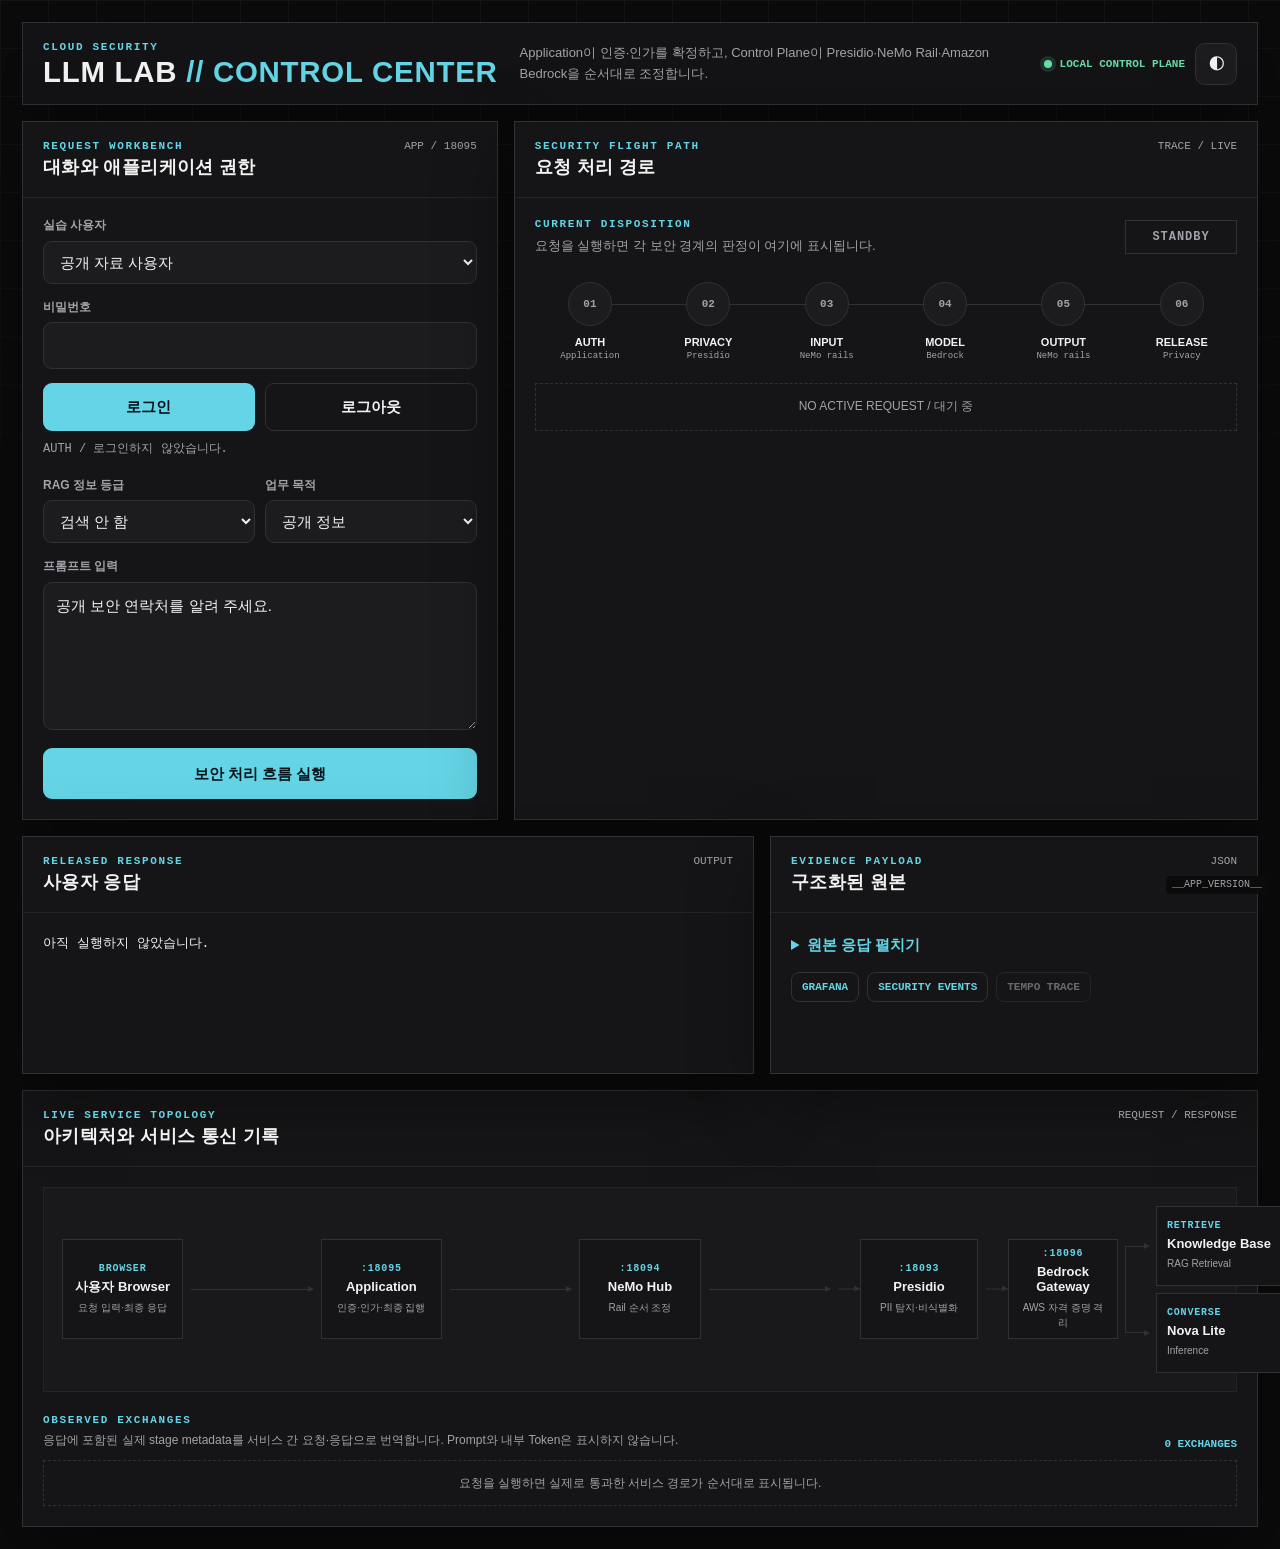
==== llm-security-control-plane/application-gateway/index.html @ 0151777b "Own Bedrock defense lab runtime and installer in LDL" ====
<!doctype html>
<html lang="ko" data-theme="dark">
<head>
  <meta charset="utf-8">
  <meta name="viewport" content="width=device-width,initial-scale=1">
  <title>Cloud Security · LLM Lab Control Center</title>
  <style>
    :root {
      color-scheme: dark;
      --canvas:#0b0b0c; --surface:#151517; --surface-raised:#1c1c1f; --rail:#252529;
      --line:#303036; --line-soft:#242428; --ink:#f2f2f3; --muted:#a2a2aa;
      --signal:#64d5e6; --signal-soft:rgba(100,213,230,.1); --warning:#f5bb63; --incident:#ff7185; --verified:#65dda6;
      --shadow:0 24px 70px rgba(0,0,0,.42); --radius:14px;
    }
    html[data-theme="light"] {
      color-scheme: light;
      --canvas:#e9eff1; --surface:#f7fafb; --surface-raised:#ffffff; --rail:#d8e4e8;
      --line:#b8cbd2; --line-soft:#dbe5e8; --ink:#10232d; --muted:#607985;
      --signal:#087f98; --warning:#9a6208; --incident:#c6384c; --verified:#167b55;
      --shadow:0 22px 60px rgba(23,49,61,.13);
    }
    * { box-sizing:border-box; }
    html { min-width:320px; overflow-x:clip; }
    body {
      margin:0; min-height:100vh; background:var(--canvas); color:var(--ink);
      font:15px/1.55 "Segoe UI", "Noto Sans KR", sans-serif;
    }
    body::before {
      content:""; position:fixed; inset:0; pointer-events:none; opacity:.42;
      background-image:linear-gradient(var(--line-soft) 1px,transparent 1px),linear-gradient(90deg,var(--line-soft) 1px,transparent 1px);
      background-size:48px 48px; mask-image:linear-gradient(to bottom,#000,transparent 72%);
    }
    button,input,select,textarea { font:inherit; }
    button:focus-visible,input:focus-visible,select:focus-visible,textarea:focus-visible,summary:focus-visible {
      outline:3px solid color-mix(in srgb,var(--signal) 38%,transparent); outline-offset:2px;
    }
    .shell { position:relative; width:min(1440px,100%); margin:auto; padding:22px; overflow:hidden; }
    .masthead {
      display:grid; grid-template-columns:auto 1fr auto; gap:22px; align-items:center;
      border:1px solid var(--line); background:color-mix(in srgb,var(--surface) 94%,transparent);
      box-shadow:var(--shadow); padding:18px 20px;
    }
    .brand-kicker,.eyebrow,.micro-label {
      color:var(--signal); font:700 11px/1.2 ui-monospace,"SFMono-Regular",Consolas,monospace;
      letter-spacing:.15em; text-transform:uppercase;
    }
    .brand h1 {
      margin:4px 0 0; font:800 clamp(21px,2.3vw,34px)/.95 "Arial Narrow","Roboto Condensed","Segoe UI",sans-serif;
      letter-spacing:.025em; text-transform:uppercase;
    }
    .brand h1 span { color:var(--signal); }
    .mission { max-width:680px; color:var(--muted); font-size:13px; }
    .top-actions { display:flex; align-items:center; gap:10px; }
    .status-beacon { display:flex; align-items:center; gap:8px; color:var(--verified); font:700 11px ui-monospace,monospace; }
    .status-beacon::before { content:""; width:8px; height:8px; border-radius:50%; background:currentColor; box-shadow:0 0 0 4px color-mix(in srgb,currentColor 15%,transparent); }
    .icon-button {
      width:auto; min-width:42px; height:42px; margin:0; border:1px solid var(--line); border-radius:10px;
      background:var(--surface-raised); color:var(--ink); cursor:pointer; font-weight:800;
    }
    .console-grid { display:grid; grid-template-columns:minmax(320px,.78fr) minmax(430px,1.22fr); gap:16px; margin-top:16px; }
    .panel { min-width:0; border:1px solid var(--line); background:var(--surface); box-shadow:var(--shadow); }
    .panel-head { display:flex; justify-content:space-between; gap:14px; align-items:flex-start; padding:18px 20px; border-bottom:1px solid var(--line-soft); }
    .panel-head h2 { margin:4px 0 0; font:750 18px/1.2 "Arial Narrow","Segoe UI",sans-serif; letter-spacing:.02em; }
    .panel-code { color:var(--muted); font:11px ui-monospace,monospace; }
    .workbench { padding:18px 20px 20px; }
    .field { display:grid; gap:6px; margin-bottom:14px; }
    .field label { color:var(--muted); font-size:12px; font-weight:700; }
    select,input,textarea {
      width:100%; border:1px solid var(--line); border-radius:9px; background:var(--surface-raised);
      color:var(--ink); padding:11px 12px; transition:border-color .16s,box-shadow .16s;
    }
    select:hover,input:hover,textarea:hover { border-color:var(--signal); }
    textarea { min-height:148px; resize:vertical; }
    .split-fields,.auth-actions { display:grid; grid-template-columns:1fr 1fr; gap:10px; }
    .action {
      width:100%; border:1px solid transparent; border-radius:9px; padding:11px 14px;
      background:var(--signal); color:#06131a; font-weight:800; cursor:pointer; transition:transform .16s,filter .16s;
    }
    .action:hover { transform:translateY(-1px); filter:brightness(1.06); }
    .action.secondary { background:transparent; border-color:var(--line); color:var(--ink); }
    .action.primary { margin-top:4px; padding:13px; }
    .auth-status { margin:9px 0 15px; min-height:21px; color:var(--muted); font:12px ui-monospace,monospace; }
    .flight-board { padding:20px; }
    .flight-summary { display:grid; grid-template-columns:1fr auto; gap:16px; align-items:center; margin-bottom:18px; }
    .flight-summary p { margin:5px 0 0; color:var(--muted); font-size:13px; }
    .decision-badge { min-width:112px; padding:9px 12px; border:1px solid var(--line); color:var(--muted); text-align:center; font:800 12px ui-monospace,monospace; letter-spacing:.08em; }
    .decision-badge.allow,.decision-badge.redact { border-color:var(--verified); color:var(--verified); }
    .decision-badge.block,.decision-badge.infra { border-color:var(--incident); color:var(--incident); }
    .flight-path { position:relative; display:grid; grid-template-columns:repeat(6,minmax(72px,1fr)); gap:8px; padding:8px 0 22px; }
    .flight-path::before { content:""; position:absolute; left:7%; right:7%; top:30px; height:1px; background:var(--line); }
    .checkpoint { position:relative; z-index:1; text-align:center; }
    .checkpoint-dot { display:grid; place-items:center; width:44px; height:44px; margin:auto; border:1px solid var(--line); border-radius:50%; background:var(--surface-raised); color:var(--muted); font:800 11px ui-monospace,monospace; }
    .checkpoint.active .checkpoint-dot { border-color:var(--signal); color:var(--signal); box-shadow:0 0 0 5px color-mix(in srgb,var(--signal) 12%,transparent); }
    .checkpoint.allow .checkpoint-dot,.checkpoint.redact .checkpoint-dot { border-color:var(--verified); color:var(--verified); }
    .checkpoint.block .checkpoint-dot,.checkpoint.infra .checkpoint-dot { border-color:var(--incident); color:var(--incident); }
    .checkpoint strong { display:block; margin-top:8px; font-size:11px; }
    .checkpoint small { display:block; color:var(--muted); font:9px ui-monospace,monospace; }
    .stage-strips { display:grid; gap:7px; min-height:48px; }
    .stage {
      display:grid; grid-template-columns:28px minmax(130px,1fr) auto; gap:10px; align-items:center;
      border-left:3px solid var(--line); background:var(--surface-raised); padding:9px 11px;
      font:11px ui-monospace,monospace;
    }
    .stage::before { content:"→"; color:var(--signal); }
    .stage.allow,.stage.redact { border-color:var(--verified); }
    .stage.block,.stage.infra { border-color:var(--incident); }
    .empty-strip { border:1px dashed var(--line); padding:13px; color:var(--muted); font-size:12px; text-align:center; }
    .result-grid { display:grid; grid-template-columns:minmax(0,1.2fr) minmax(300px,.8fr); gap:16px; margin-top:16px; }
    .result-body { padding:20px; }
    pre { margin:0; white-space:pre-wrap; word-break:break-word; color:var(--ink); font:13px/1.65 ui-monospace,"SFMono-Regular",Consolas,monospace; }
    #reply { min-height:120px; }
    details { height:100%; }
    summary { cursor:pointer; color:var(--signal); font-weight:700; }
    details pre { margin-top:14px; max-height:310px; overflow:auto; }
    .investigation-links { display:flex; flex-wrap:wrap; gap:8px; margin-top:16px; }
    .investigation-links a { border:1px solid var(--line); border-radius:8px; padding:8px 10px; color:var(--signal); text-decoration:none; font:700 11px ui-monospace,monospace; }
    .investigation-links a[aria-disabled="true"] { pointer-events:none; color:var(--muted); opacity:.6; }
    .architecture { margin-top:16px; }
    .architecture-body { padding:20px; }
    .topology-map {
      display:grid; grid-template-columns:repeat(9,minmax(54px,1fr)); gap:8px; align-items:center;
      border:1px solid var(--line-soft); background:color-mix(in srgb,var(--surface-raised) 70%,transparent); padding:18px;
    }
    .service-node {
      position:relative; min-height:100px; display:grid; align-content:center; gap:5px; padding:13px 10px;
      border:1px solid var(--line); background:var(--surface); text-align:center; transition:border-color .18s,box-shadow .18s,transform .18s;
    }
    .service-node::before { content:attr(data-port); color:var(--signal); font:700 10px ui-monospace,monospace; letter-spacing:.08em; }
    .service-node strong { font:750 13px/1.2 "Arial Narrow","Segoe UI",sans-serif; }
    .service-node small { color:var(--muted); font-size:10px; }
    .service-node.active { border-color:var(--signal); box-shadow:inset 0 0 0 1px var(--signal),0 0 24px color-mix(in srgb,var(--signal) 16%,transparent); transform:translateY(-2px); }
    .service-node.block { border-color:var(--incident); box-shadow:inset 0 0 0 1px var(--incident); }
    .map-link { position:relative; height:1px; background:var(--line); }
    .map-link::after { content:""; position:absolute; right:-1px; top:-3px; border-left:6px solid var(--line); border-top:3px solid transparent; border-bottom:3px solid transparent; }
    .map-link.active { height:2px; background:var(--signal); box-shadow:0 0 12px color-mix(in srgb,var(--signal) 50%,transparent); }
    .map-link.active::after { border-left-color:var(--signal); }
    .node-browser { grid-column:1; }.link-browser-app { grid-column:2; }.node-application { grid-column:3; }
    .link-app-hub { grid-column:4; }.node-nemo { grid-column:5; }.link-hub-spokes { grid-column:6; }
    .spoke-stack { grid-column:7/10; display:grid; grid-template-columns:minmax(140px,.72fr) minmax(280px,1.28fr); gap:8px; align-items:center; }
    .spoke-route { position:relative; min-width:0; padding-left:22px; }
    .spoke-route > .service-node { min-height:100px; }
    .route-arrow { position:absolute; left:0; top:50%; width:22px; height:1px; background:var(--line); transform:translateY(-50%); }
    .route-arrow::after { content:""; position:absolute; right:0; top:-3px; border-left:6px solid var(--line); border-top:3px solid transparent; border-bottom:3px solid transparent; }
    .route-arrow.active { height:2px; background:var(--signal); box-shadow:0 0 12px color-mix(in srgb,var(--signal) 50%,transparent); }
    .route-arrow.active::after { border-left-color:var(--signal); }
    .route-arrow.block { height:2px; background:var(--incident); }
    .route-arrow.block::after { border-left-color:var(--incident); }
    .gateway-branch { display:grid; grid-template-columns:minmax(110px,.8fr) 24px minmax(130px,1fr); gap:7px; align-items:center; }
    .gateway-branch > .service-node { height:100px; min-height:100px; }
    .gateway-targets { display:grid; gap:7px; }
    .branch-link { position:relative; height:52%; border-left:1px solid var(--line); border-top:1px solid var(--line); border-bottom:1px solid var(--line); }
    .branch-link::before,.branch-link::after { content:""; position:absolute; right:-1px; border-left:6px solid var(--line); border-top:3px solid transparent; border-bottom:3px solid transparent; }
    .branch-link::before { top:-4px; }.branch-link::after { bottom:-4px; }
    .branch-link.active { border-color:var(--signal); box-shadow:-5px 0 12px color-mix(in srgb,var(--signal) 18%,transparent); }
    .branch-link.knowledge-base::before,.branch-link.nova::after { border-left-color:var(--signal); }
    .branch-link.block { border-color:var(--incident); }
    .branch-link.block.knowledge-base::before,.branch-link.block.nova::after { border-left-color:var(--incident); }
    .service-node.aws-target { min-height:70px; text-align:left; }
    .service-node.aws-target::before { content:attr(data-api); }
    .exchange-head { display:flex; justify-content:space-between; gap:16px; align-items:end; margin:22px 0 10px; }
    .exchange-head p { margin:4px 0 0; color:var(--muted); font-size:12px; }
    .exchange-count { color:var(--signal); font:700 11px ui-monospace,monospace; }
    .exchange-log { display:grid; gap:8px; }
    .exchange {
      display:grid; grid-template-columns:42px minmax(150px,.75fr) minmax(210px,1.25fr) auto; gap:12px; align-items:center;
      border:1px solid var(--line-soft); border-left:3px solid var(--signal); background:var(--surface-raised); padding:11px 13px;
    }
    .exchange.block,.exchange.infra { border-left-color:var(--incident); }
    .exchange-index { color:var(--muted); font:800 11px ui-monospace,monospace; }
    .exchange-route strong,.exchange-payload strong { display:block; font-size:12px; }
    .exchange-route small,.exchange-payload small { display:block; margin-top:3px; color:var(--muted); font:10px/1.45 ui-monospace,monospace; overflow-wrap:anywhere; }
    .exchange-status { color:var(--verified); font:800 10px ui-monospace,monospace; text-transform:uppercase; }
    .exchange.block .exchange-status,.exchange.infra .exchange-status { color:var(--incident); }
    @media (max-width:980px) {
      .masthead { grid-template-columns:1fr auto; }.mission { grid-column:1/-1; grid-row:2; }
      .console-grid,.result-grid { grid-template-columns:1fr; }.flight-path { overflow-x:auto; }
      .topology-map { grid-template-columns:1fr 28px 1fr; }
      .node-browser { grid-column:1; }.link-browser-app { grid-column:2; }.node-application { grid-column:3; }
      .link-app-hub { grid-column:2; grid-row:2; transform:rotate(90deg); }.node-nemo { grid-column:3; grid-row:2; }
      .link-hub-spokes { display:none; }.spoke-stack { grid-column:1/4; grid-row:3; }
      .exchange { grid-template-columns:34px 1fr auto; }.exchange-payload { grid-column:2/4; }
    }
    @media (max-width:620px) {
      .shell { padding:10px; }.masthead,.panel-head,.workbench,.flight-board,.result-body { padding:15px; }
      .status-beacon { display:none; }.split-fields { grid-template-columns:1fr; }
      .flight-path { grid-template-columns:repeat(6,82px); }.stage { grid-template-columns:22px 1fr; }.stage span:last-child { grid-column:2; }
      .architecture-body { padding:15px; }.topology-map { padding:10px; }.spoke-stack { grid-template-columns:1fr; }
      .gateway-branch { grid-template-columns:minmax(100px,.8fr) 20px minmax(120px,1fr); }
      .service-node { min-height:88px; padding:10px 7px; }.exchange-head { align-items:flex-start; }.exchange { gap:8px; padding:10px; }
    }
    @media (prefers-reduced-motion:reduce) { *,*::before,*::after { scroll-behavior:auto!important; transition:none!important; } }
    .app-version { position:fixed; right:max(12px,env(safe-area-inset-right)); bottom:max(6px,env(safe-area-inset-bottom)); z-index:20; padding:2px 6px; border-radius:4px; color:var(--muted); background:var(--canvas); font:10px/1.4 ui-monospace,SFMono-Regular,Consolas,monospace; pointer-events:none; }
  </style>
</head>
<body>
<main class="shell">
  <header class="masthead">
    <div class="brand">
      <div class="brand-kicker">Cloud Security</div>
      <h1>LLM Lab <span>// Control Center</span></h1>
    </div>
    <div class="mission">Application이 인증·인가를 확정하고, Control Plane이 Presidio·NeMo Rail·Amazon Bedrock을 순서대로 조정합니다.</div>
    <div class="top-actions">
      <div class="status-beacon">LOCAL CONTROL PLANE</div>
      <button id="theme-toggle" class="icon-button" type="button" aria-label="색상 테마 전환" title="색상 테마 전환">◐</button>
    </div>
  </header>

  <div class="console-grid">
    <section class="panel" aria-labelledby="workbench-title">
      <header class="panel-head"><div><div class="eyebrow">Request workbench</div><h2 id="workbench-title">대화와 애플리케이션 권한</h2></div><span class="panel-code">APP / 18095</span></header>
      <div class="workbench">
        <div class="field"><label for="username">실습 사용자</label><select id="username"><option value="public-reader">공개 자료 사용자</option><option value="internal-analyst">내부 분석가</option><option value="support-agent">지원 담당자</option></select></div>
        <div class="field"><label for="password">비밀번호</label><input id="password" type="password" autocomplete="current-password"></div>
        <div class="auth-actions"><button id="login" class="action" type="button">로그인</button><button id="logout" class="action secondary" type="button">로그아웃</button></div>
        <div id="auth-status" class="auth-status" aria-live="polite">AUTH / 로그인하지 않았습니다.</div>
        <div class="split-fields">
          <div class="field"><label for="classification">RAG 정보 등급</label><select id="classification"><option value="none">검색 안 함</option><option value="public">공개</option><option value="internal">내부</option><option value="restricted">제한</option></select></div>
          <div class="field"><label for="purpose">업무 목적</label><select id="purpose"><option value="public_information">공개 정보</option><option value="incident_response">사고 대응</option><option value="customer_support">고객 지원</option></select></div>
        </div>
        <div class="field"><label for="message">프롬프트 입력</label><textarea id="message">공개 보안 연락처를 알려 주세요.</textarea></div>
        <button id="send" class="action primary" type="button">보안 처리 흐름 실행</button>
      </div>
    </section>

    <section class="panel" aria-labelledby="flight-title">
      <header class="panel-head"><div><div class="eyebrow">Security flight path</div><h2 id="flight-title">요청 처리 경로</h2></div><span class="panel-code">TRACE / LIVE</span></header>
      <div class="flight-board">
        <div class="flight-summary"><div><div class="micro-label">Current disposition</div><p id="decision-copy">요청을 실행하면 각 보안 경계의 판정이 여기에 표시됩니다.</p></div><div id="decision" class="decision-badge" aria-live="polite">STANDBY</div></div>
        <div class="flight-path" aria-label="Application에서 출력 정책까지의 보안 처리 경로">
          <div class="checkpoint" data-stage="application"><div class="checkpoint-dot">01</div><strong>AUTH</strong><small>Application</small></div>
          <div class="checkpoint" data-stage="presidio_input"><div class="checkpoint-dot">02</div><strong>PRIVACY</strong><small>Presidio</small></div>
          <div class="checkpoint" data-stage="nemo_input_rails"><div class="checkpoint-dot">03</div><strong>INPUT</strong><small>NeMo rails</small></div>
          <div class="checkpoint" data-stage="bedrock_main"><div class="checkpoint-dot">04</div><strong>MODEL</strong><small>Bedrock</small></div>
          <div class="checkpoint" data-stage="nemo_output_rails"><div class="checkpoint-dot">05</div><strong>OUTPUT</strong><small>NeMo rails</small></div>
          <div class="checkpoint" data-stage="presidio_output"><div class="checkpoint-dot">06</div><strong>RELEASE</strong><small>Privacy</small></div>
        </div>
        <div id="stages" class="stage-strips"><div class="empty-strip">NO ACTIVE REQUEST / 대기 중</div></div>
      </div>
    </section>
  </div>

  <div class="result-grid">
    <section class="panel"><header class="panel-head"><div><div class="eyebrow">Released response</div><h2>사용자 응답</h2></div><span class="panel-code">OUTPUT</span></header><div class="result-body"><pre id="reply">아직 실행하지 않았습니다.</pre></div></section>
    <section class="panel"><header class="panel-head"><div><div class="eyebrow">Evidence payload</div><h2>구조화된 원본</h2></div><span class="panel-code">JSON</span></header><div class="result-body"><details><summary>원본 응답 펼치기</summary><pre id="raw">{}</pre></details><nav class="investigation-links" aria-label="관측 증거 바로가기"><a id="grafana-link" href="http://127.0.0.1:3001" target="_blank" rel="noopener">GRAFANA</a><a id="monitor-link" href="http://127.0.0.1:8014" target="_blank" rel="noopener">SECURITY EVENTS</a><a id="tempo-link" href="#" aria-disabled="true">TEMPO TRACE</a></nav></div></section>
  </div>

  <section class="panel architecture" aria-labelledby="architecture-title">
    <header class="panel-head"><div><div class="eyebrow">Live service topology</div><h2 id="architecture-title">아키텍처와 서비스 통신 기록</h2></div><span class="panel-code">REQUEST / RESPONSE</span></header>
    <div class="architecture-body">
      <div class="topology-map" aria-label="Browser, Application, NeMo, Presidio와 Bedrock 서비스 구조">
        <div class="service-node node-browser" data-service="browser" data-port="BROWSER"><strong>사용자 Browser</strong><small>요청 입력·최종 응답</small></div>
        <div class="map-link link-browser-app" data-link="browser-application" aria-hidden="true"></div>
        <div class="service-node node-application" data-service="application" data-port=":18095"><strong>Application</strong><small>인증·인가·최종 집행</small></div>
        <div class="map-link link-app-hub" data-link="application-nemo" aria-hidden="true"></div>
        <div class="service-node node-nemo" data-service="nemo" data-port=":18094"><strong>NeMo Hub</strong><small>Rail 순서 조정</small></div>
        <div class="map-link link-hub-spokes" data-link="nemo-dependencies" aria-hidden="true"></div>
        <div class="spoke-stack">
          <div class="spoke-route">
            <div class="route-arrow" data-link="nemo-presidio" aria-hidden="true"></div>
            <div class="service-node" data-service="presidio" data-port=":18093"><strong>Presidio</strong><small>PII 탐지·비식별화</small></div>
          </div>
          <div class="spoke-route">
            <div class="route-arrow" data-link="nemo-bedrock" aria-hidden="true"></div>
            <div class="gateway-branch">
              <div class="service-node" data-service="bedrock" data-port=":18096"><strong>Bedrock Gateway</strong><small>AWS 자격 증명 격리</small></div>
              <div class="branch-link" data-link="bedrock-targets" aria-hidden="true"></div>
              <div class="gateway-targets">
                <div class="service-node aws-target" data-service="knowledge-base" data-api="RETRIEVE"><strong>Knowledge Base</strong><small>RAG Retrieval</small></div>
                <div class="service-node aws-target" data-service="nova" data-api="CONVERSE"><strong>Nova Lite</strong><small>Inference</small></div>
              </div>
            </div>
          </div>
        </div>
      </div>
      <div class="exchange-head"><div><div class="micro-label">Observed exchanges</div><p>응답에 포함된 실제 stage metadata를 서비스 간 요청·응답으로 번역합니다. Prompt와 내부 Token은 표시하지 않습니다.</p></div><div id="exchange-count" class="exchange-count">0 EXCHANGES</div></div>
      <div id="exchange-log" class="exchange-log"><div class="empty-strip">요청을 실행하면 실제로 통과한 서비스 경로가 순서대로 표시됩니다.</div></div>
    </div>
  </section>
</main>
<script>
const $=id=>document.getElementById(id);
const themeButton=$('theme-toggle');
let accessToken='';
function setTheme(theme){document.documentElement.dataset.theme=theme;localStorage.setItem('llm-lab-theme',theme);themeButton.setAttribute('aria-label',`${theme==='dark'?'라이트':'다크'} 테마로 전환`)}
setTheme(localStorage.getItem('llm-lab-theme')||'dark');
themeButton.onclick=()=>setTheme(document.documentElement.dataset.theme==='dark'?'light':'dark');
async function login(){const r=await fetch('/.well-known/login',{method:'POST',headers:{'Content-Type':'application/json'},body:JSON.stringify({username:$('username').value,password:$('password').value})});const d=await r.json();if(!r.ok)throw new Error(d.detail||'로그인 실패');accessToken=d.access_token;$('auth-status').textContent=`AUTH / ${d.subject} 로그인 · ${d.expires_in}초`;return d}
async function refresh(){const r=await fetch('/api/auth/refresh',{method:'POST'});if(!r.ok)return false;const d=await r.json();accessToken=d.access_token;return true}
$('login').onclick=async()=>{try{await login()}catch(e){accessToken='';$('auth-status').textContent=`AUTH / ${String(e)}`}};
$('logout').onclick=async()=>{await fetch('/api/auth/logout',{method:'POST',headers:accessToken?{'Authorization':'Bearer '+accessToken}:{}});accessToken='';$('auth-status').textContent='AUTH / 로그아웃했습니다.'};
function renderStages(stages){
  document.querySelectorAll('.checkpoint').forEach(node=>node.className='checkpoint');
  $('stages').replaceChildren();
  if(!stages.length){const empty=document.createElement('div');empty.className='empty-strip';empty.textContent='NO STAGE EVIDENCE / 단계 증거 없음';$('stages').appendChild(empty);return}
  stages.forEach((stage,index)=>{const strip=document.createElement('div');strip.className=`stage ${stage.decision||''}`;const order=document.createElement('span');order.textContent=String(index+1).padStart(2,'0');const name=document.createElement('strong');name.textContent=String(stage.stage||'unknown');const decision=document.createElement('span');decision.textContent=String(stage.decision||'observed').toUpperCase();strip.append(order,name,decision);$('stages').appendChild(strip)});
  for(const stage of stages){const node=[...document.querySelectorAll('[data-stage]')].find(item=>item.dataset.stage===stage.stage);if(node)node.classList.add(stage.decision||'active')}
  const appNode=document.querySelector('[data-stage="application"]');if(appNode)appNode.classList.add('allow');
}
const exchangeCatalog={
  application_authentication:{from:'Browser',to:'Application',route:'POST /api/chat',request:'Bearer token 검증 요청',response:s=>`주체 ${s.subject||'-'} 인증`},
  application_authorization:{from:'Application',to:'Policy',route:'LOCAL authorize_retrieval()',request:s=>`${s.classification||'none'} · ${s.purpose||'-'}`,response:()=>`정적 권한 정책 판정`},
  knowledge_base_retrieval:{from:'Application',to:'Bedrock Gateway',target:'knowledge-base',route:'POST /v1/retrieve',request:'인가된 검색 질의',response:s=>`${s.hit_count||0}개 Knowledge Base hit`},
  application_rag_selection:{from:'Application',to:'Policy',route:'LOCAL source allowlist',request:'검색 hit source 검증',response:s=>`${s.chunk_count||0}개 허용 chunk 선택`},
  application_hub_request:{from:'Application',to:'NeMo Hub',route:'POST /api/chat',request:'검증된 Principal · 인가된 Context',response:s=>`Guardrail ${String(s.decision||'infra').toUpperCase()} · ${s.duration_ms||0} ms`},
  presidio_input:{from:'NeMo Hub',to:'Presidio',route:'POST /api/analyze',request:'입력 PII 분석',response:s=>`${s.detection_count||0}건 탐지`},
  nemo_input_rails:{from:'NeMo Hub',to:'Bedrock Gateway',target:'nova',route:'POST /v1/chat/completions',request:'Nova 일반 위해 · 애플리케이션 Self-check 입력',response:s=>`${(s.metrics||{}).llm_calls_count||0}회 Rail 판정`},
  presidio_retrieval:{from:'NeMo Hub',to:'Presidio',route:'POST /api/analyze',request:'검색 문서 PII 분석',response:s=>`${s.detection_count||0}건 탐지`},
  bedrock_main:{from:'NeMo Hub',to:'Bedrock Gateway',target:'nova',route:'POST /v1/chat/completions',request:s=>`Nova Lite · ${s.model||'model'}`,response:s=>`${s.stop_reason||'unknown'} · output ${(s.usage||{}).output_tokens||0} tokens`},
  nemo_output_rails:{from:'NeMo Hub',to:'Bedrock Gateway',target:'nova',route:'POST /v1/chat/completions',request:'Nova 일반 위해 · 애플리케이션 Self-check 출력',response:s=>`${(s.metrics||{}).llm_calls_count||0}회 Rail 판정`},
  presidio_output:{from:'NeMo Hub',to:'Presidio',route:'POST /api/analyze',request:'생성 응답 PII 분석',response:s=>`${s.detection_count||0}건 탐지`},
  application_final_enforcement:{from:'Application',to:'Browser',route:'HTTP response',request:'내부 응답 계약 재검증',response:s=>`최종 ${String(s.decision||'infra').toUpperCase()}`}
};
function valueOf(value,stage){return typeof value==='function'?value(stage):value}
function composeTraceStages(data){const application=data.application_stages||[];const final=application.filter(stage=>stage.stage==='application_final_enforcement');const beforeFinal=application.filter(stage=>stage.stage!=='application_final_enforcement');const guardrail=data.guardrail||{};const guardStages=guardrail.stages||[];const hub=guardStages.length?[{stage:'application_hub_request',decision:guardrail.decision||data.application_decision,duration_ms:guardrail.duration_ms}]:[];return [...beforeFinal,...hub,...guardStages,...final]}
function resetTopology(){document.querySelectorAll('[data-service],[data-link]').forEach(node=>node.classList.remove('active','block','knowledge-base','nova'))}
function activateTopology(exchange,decision){const names={Browser:'browser',Application:'application','NeMo Hub':'nemo',Presidio:'presidio','Bedrock Gateway':'bedrock'};const state=decision==='block'||decision==='infra'?'block':'active';for(const endpoint of [exchange.from,exchange.to]){const name=names[endpoint];if(name){const node=document.querySelector(`[data-service="${name}"]`);if(node)node.classList.add(state)}}if(exchange.target){document.querySelector(`[data-service="${exchange.target}"]`)?.classList.add(state);document.querySelector('[data-link="bedrock-targets"]')?.classList.add(state,exchange.target)}if((exchange.from==='Browser'&&exchange.to==='Application')||(exchange.from==='Application'&&exchange.to==='Browser'))document.querySelector('[data-link="browser-application"]')?.classList.add(state);if(exchange.from==='Application'&&exchange.to==='NeMo Hub')document.querySelector('[data-link="application-nemo"]')?.classList.add(state);if(exchange.from==='NeMo Hub'){document.querySelector('[data-link="nemo-dependencies"]')?.classList.add(state);const route=exchange.to==='Presidio'?'nemo-presidio':exchange.to==='Bedrock Gateway'?'nemo-bedrock':'';if(route)document.querySelector(`[data-link="${route}"]`)?.classList.add(state)}}
function renderExchanges(stages){resetTopology();$('exchange-log').replaceChildren();const exchanges=stages.map(stage=>({stage,definition:exchangeCatalog[stage.stage]})).filter(item=>item.definition);$('exchange-count').textContent=`${exchanges.length} EXCHANGES`;if(!exchanges.length){const empty=document.createElement('div');empty.className='empty-strip';empty.textContent='서비스 통신 증거가 없습니다.';$('exchange-log').appendChild(empty);return}exchanges.forEach(({stage,definition},index)=>{const row=document.createElement('div');row.className=`exchange ${stage.decision||''}`;const order=document.createElement('div');order.className='exchange-index';order.textContent=String(index+1).padStart(2,'0');const route=document.createElement('div');route.className='exchange-route';const routeTitle=document.createElement('strong');routeTitle.textContent=`${definition.from} → ${definition.to}`;const routePath=document.createElement('small');routePath.textContent=definition.route;route.append(routeTitle,routePath);const payload=document.createElement('div');payload.className='exchange-payload';const request=document.createElement('strong');request.textContent=`REQ · ${valueOf(definition.request,stage)}`;const response=document.createElement('small');response.textContent=`RES · ${valueOf(definition.response,stage)}`;payload.append(request,response);const status=document.createElement('div');status.className='exchange-status';status.textContent=String(stage.decision||'observed');row.append(order,route,payload,status);$('exchange-log').appendChild(row);activateTopology(definition,stage.decision)})}
function renderInvestigationLinks(data){const traceId=data.trace_id||'';const tempo=$('tempo-link');if(/^[a-f0-9]{32}$/.test(traceId)){tempo.href=`http://127.0.0.1:3200/api/traces/${traceId}`;tempo.target='_blank';tempo.rel='noopener';tempo.setAttribute('aria-disabled','false')}else{tempo.href='#';tempo.removeAttribute('target');tempo.setAttribute('aria-disabled','true')}}
$('send').onclick=async()=>{const body={message:$('message').value,classification:$('classification').value,purpose:$('purpose').value};$('decision').className='decision-badge';$('decision').textContent='IN FLIGHT';$('decision-copy').textContent='정책 경계를 순서대로 통과하고 있습니다.';$('stages').innerHTML='<div class="empty-strip">REQUEST IN FLIGHT / 처리 중</div>';
try{if(!accessToken)await login();let r=await fetch('/api/chat',{method:'POST',headers:{'Content-Type':'application/json','Authorization':'Bearer '+accessToken},body:JSON.stringify(body)});if(r.status===401&&await refresh())r=await fetch('/api/chat',{method:'POST',headers:{'Content-Type':'application/json','Authorization':'Bearer '+accessToken},body:JSON.stringify(body)});const d=await r.json();const decision=d.application_decision||'infra';$('decision').className=`decision-badge ${decision}`;$('decision').textContent=decision.toUpperCase();$('decision-copy').textContent=`request_id=${d.request_id||'-'} · trace_id=${d.trace_id||'-'}`;$('reply').textContent=d.reply||JSON.stringify(d);const stages=composeTraceStages(d);renderStages(stages);renderExchanges(stages);renderInvestigationLinks(d);$('raw').textContent=JSON.stringify(d,null,2)}catch(e){$('decision').className='decision-badge infra';$('decision').textContent='INFRA';$('decision-copy').textContent='요청 경로를 완료하지 못했습니다.';$('reply').textContent=String(e);renderStages([]);renderExchanges([]);renderInvestigationLinks({})}};
</script>
<small class="app-version" aria-label="컨테이너 버전">__APP_VERSION__</small>
</body>
</html>
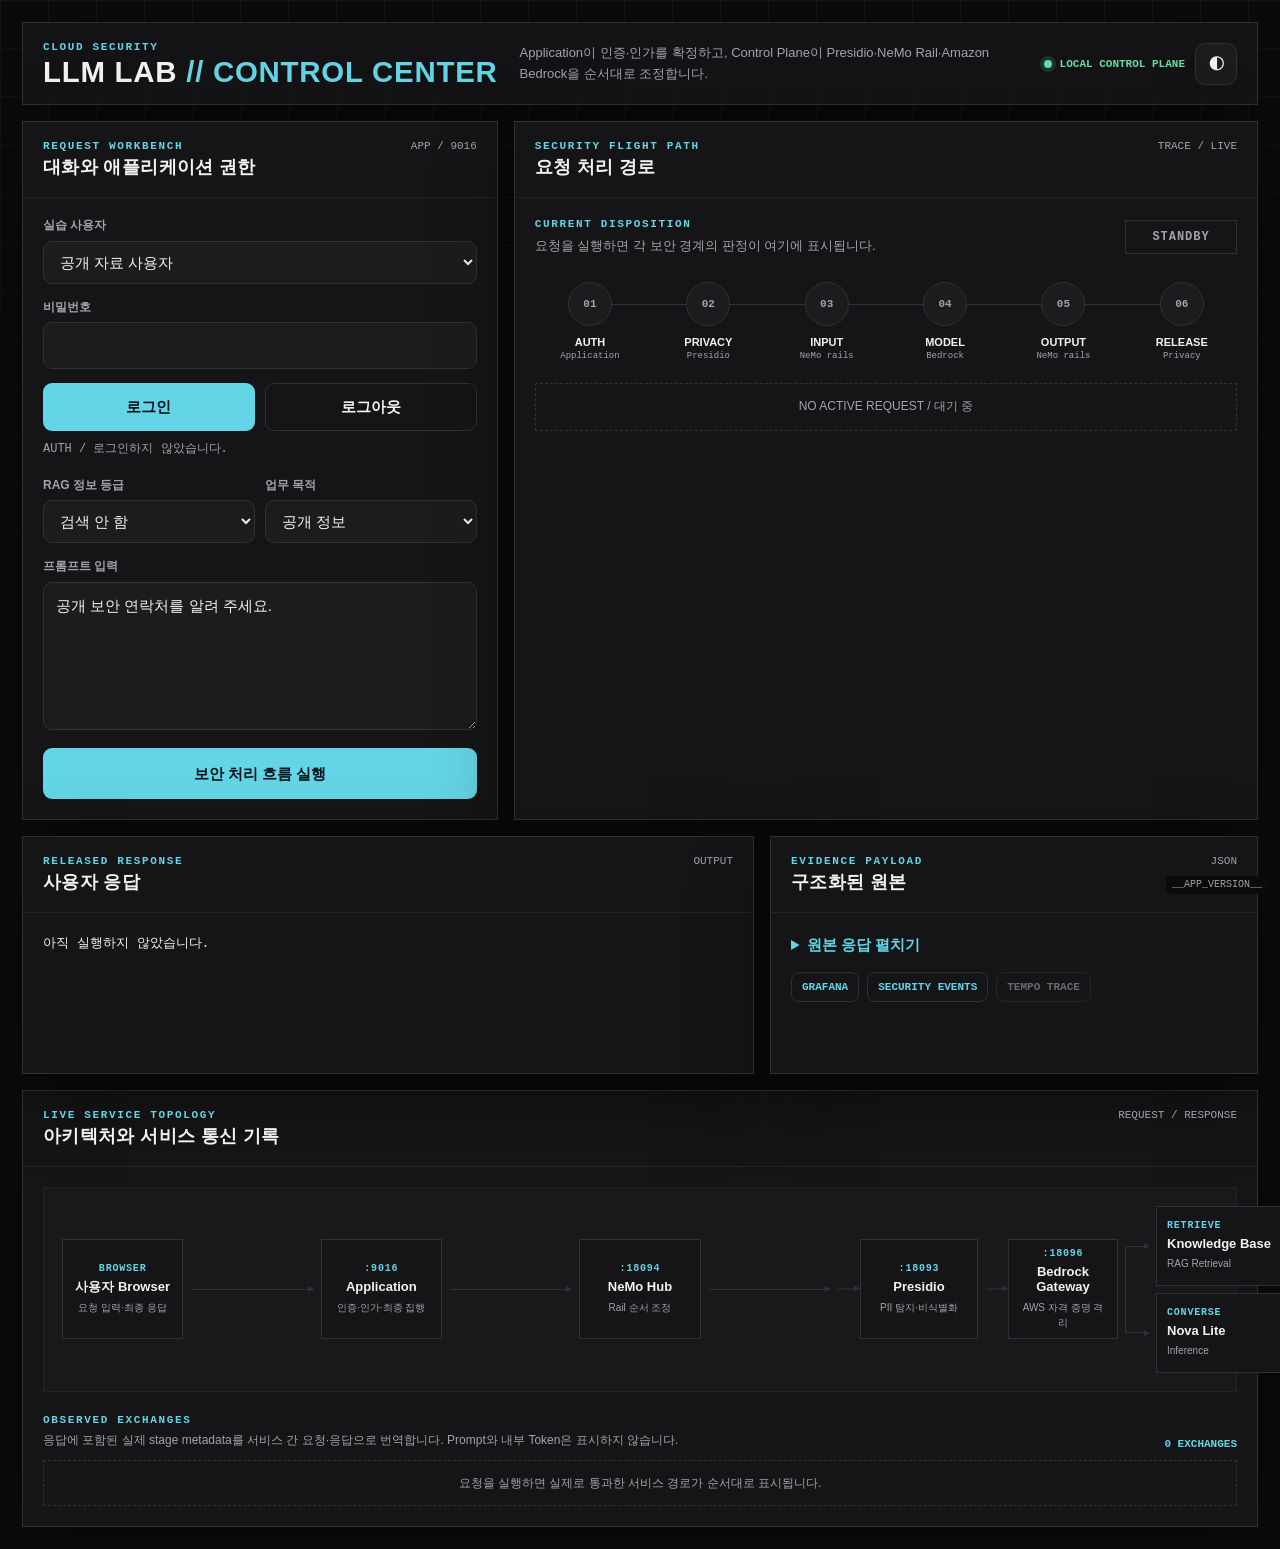
==== commit c8be8cfc: "Publish defense browser endpoints on ports 9016 and 9017" ====
--- a/llm-security-control-plane/application-gateway/index.html
+++ b/llm-security-control-plane/application-gateway/index.html
@@ -208,7 +208,7 @@
 
   <div class="console-grid">
     <section class="panel" aria-labelledby="workbench-title">
-      <header class="panel-head"><div><div class="eyebrow">Request workbench</div><h2 id="workbench-title">대화와 애플리케이션 권한</h2></div><span class="panel-code">APP / 18095</span></header>
+      <header class="panel-head"><div><div class="eyebrow">Request workbench</div><h2 id="workbench-title">대화와 애플리케이션 권한</h2></div><span class="panel-code">APP / 9016</span></header>
       <div class="workbench">
         <div class="field"><label for="username">실습 사용자</label><select id="username"><option value="public-reader">공개 자료 사용자</option><option value="internal-analyst">내부 분석가</option><option value="support-agent">지원 담당자</option></select></div>
         <div class="field"><label for="password">비밀번호</label><input id="password" type="password" autocomplete="current-password"></div>
@@ -242,7 +242,7 @@
 
   <div class="result-grid">
     <section class="panel"><header class="panel-head"><div><div class="eyebrow">Released response</div><h2>사용자 응답</h2></div><span class="panel-code">OUTPUT</span></header><div class="result-body"><pre id="reply">아직 실행하지 않았습니다.</pre></div></section>
-    <section class="panel"><header class="panel-head"><div><div class="eyebrow">Evidence payload</div><h2>구조화된 원본</h2></div><span class="panel-code">JSON</span></header><div class="result-body"><details><summary>원본 응답 펼치기</summary><pre id="raw">{}</pre></details><nav class="investigation-links" aria-label="관측 증거 바로가기"><a id="grafana-link" href="http://127.0.0.1:3001" target="_blank" rel="noopener">GRAFANA</a><a id="monitor-link" href="http://127.0.0.1:8014" target="_blank" rel="noopener">SECURITY EVENTS</a><a id="tempo-link" href="#" aria-disabled="true">TEMPO TRACE</a></nav></div></section>
+    <section class="panel"><header class="panel-head"><div><div class="eyebrow">Evidence payload</div><h2>구조화된 원본</h2></div><span class="panel-code">JSON</span></header><div class="result-body"><details><summary>원본 응답 펼치기</summary><pre id="raw">{}</pre></details><nav class="investigation-links" aria-label="관측 증거 바로가기"><a id="grafana-link" href="#" target="_blank" rel="noopener">GRAFANA</a><a id="monitor-link" href="#" target="_blank" rel="noopener">SECURITY EVENTS</a><a id="tempo-link" href="#" aria-disabled="true">TEMPO TRACE</a></nav></div></section>
   </div>
 
   <section class="panel architecture" aria-labelledby="architecture-title">
@@ -251,7 +251,7 @@
       <div class="topology-map" aria-label="Browser, Application, NeMo, Presidio와 Bedrock 서비스 구조">
         <div class="service-node node-browser" data-service="browser" data-port="BROWSER"><strong>사용자 Browser</strong><small>요청 입력·최종 응답</small></div>
         <div class="map-link link-browser-app" data-link="browser-application" aria-hidden="true"></div>
-        <div class="service-node node-application" data-service="application" data-port=":18095"><strong>Application</strong><small>인증·인가·최종 집행</small></div>
+        <div class="service-node node-application" data-service="application" data-port=":9016"><strong>Application</strong><small>인증·인가·최종 집행</small></div>
         <div class="map-link link-app-hub" data-link="application-nemo" aria-hidden="true"></div>
         <div class="service-node node-nemo" data-service="nemo" data-port=":18094"><strong>NeMo Hub</strong><small>Rail 순서 조정</small></div>
         <div class="map-link link-hub-spokes" data-link="nemo-dependencies" aria-hidden="true"></div>
@@ -280,6 +280,25 @@
 </main>
 <script>
 const $=id=>document.getElementById(id);
+const grafanaBase = new URL(window.location.href);
+grafanaBase.port = '9017';
+grafanaBase.pathname = '/';
+grafanaBase.search = '';
+grafanaBase.hash = '';
+function grafanaExplore(datasource, query) {
+  const url = new URL('explore', grafanaBase);
+  url.searchParams.set('schemaVersion', '1');
+  url.searchParams.set('panes', JSON.stringify({
+    lab: {datasource, queries: [{refId: 'A', datasource: {uid: datasource}, ...query}],
+          range: {from: 'now-1h', to: 'now'}}
+  }));
+  return url.href;
+}
+$('grafana-link').href = grafanaBase.href;
+$('monitor-link').href = grafanaExplore('llm-security-loki', {
+  expr: '{service_name="llm-security-application-gateway"}'
+});
+
 const themeButton=$('theme-toggle');
 let accessToken='';
 function setTheme(theme){document.documentElement.dataset.theme=theme;localStorage.setItem('llm-lab-theme',theme);themeButton.setAttribute('aria-label',`${theme==='dark'?'라이트':'다크'} 테마로 전환`)}
@@ -316,7 +335,7 @@
 function resetTopology(){document.querySelectorAll('[data-service],[data-link]').forEach(node=>node.classList.remove('active','block','knowledge-base','nova'))}
 function activateTopology(exchange,decision){const names={Browser:'browser',Application:'application','NeMo Hub':'nemo',Presidio:'presidio','Bedrock Gateway':'bedrock'};const state=decision==='block'||decision==='infra'?'block':'active';for(const endpoint of [exchange.from,exchange.to]){const name=names[endpoint];if(name){const node=document.querySelector(`[data-service="${name}"]`);if(node)node.classList.add(state)}}if(exchange.target){document.querySelector(`[data-service="${exchange.target}"]`)?.classList.add(state);document.querySelector('[data-link="bedrock-targets"]')?.classList.add(state,exchange.target)}if((exchange.from==='Browser'&&exchange.to==='Application')||(exchange.from==='Application'&&exchange.to==='Browser'))document.querySelector('[data-link="browser-application"]')?.classList.add(state);if(exchange.from==='Application'&&exchange.to==='NeMo Hub')document.querySelector('[data-link="application-nemo"]')?.classList.add(state);if(exchange.from==='NeMo Hub'){document.querySelector('[data-link="nemo-dependencies"]')?.classList.add(state);const route=exchange.to==='Presidio'?'nemo-presidio':exchange.to==='Bedrock Gateway'?'nemo-bedrock':'';if(route)document.querySelector(`[data-link="${route}"]`)?.classList.add(state)}}
 function renderExchanges(stages){resetTopology();$('exchange-log').replaceChildren();const exchanges=stages.map(stage=>({stage,definition:exchangeCatalog[stage.stage]})).filter(item=>item.definition);$('exchange-count').textContent=`${exchanges.length} EXCHANGES`;if(!exchanges.length){const empty=document.createElement('div');empty.className='empty-strip';empty.textContent='서비스 통신 증거가 없습니다.';$('exchange-log').appendChild(empty);return}exchanges.forEach(({stage,definition},index)=>{const row=document.createElement('div');row.className=`exchange ${stage.decision||''}`;const order=document.createElement('div');order.className='exchange-index';order.textContent=String(index+1).padStart(2,'0');const route=document.createElement('div');route.className='exchange-route';const routeTitle=document.createElement('strong');routeTitle.textContent=`${definition.from} → ${definition.to}`;const routePath=document.createElement('small');routePath.textContent=definition.route;route.append(routeTitle,routePath);const payload=document.createElement('div');payload.className='exchange-payload';const request=document.createElement('strong');request.textContent=`REQ · ${valueOf(definition.request,stage)}`;const response=document.createElement('small');response.textContent=`RES · ${valueOf(definition.response,stage)}`;payload.append(request,response);const status=document.createElement('div');status.className='exchange-status';status.textContent=String(stage.decision||'observed');row.append(order,route,payload,status);$('exchange-log').appendChild(row);activateTopology(definition,stage.decision)})}
-function renderInvestigationLinks(data){const traceId=data.trace_id||'';const tempo=$('tempo-link');if(/^[a-f0-9]{32}$/.test(traceId)){tempo.href=`http://127.0.0.1:3200/api/traces/${traceId}`;tempo.target='_blank';tempo.rel='noopener';tempo.setAttribute('aria-disabled','false')}else{tempo.href='#';tempo.removeAttribute('target');tempo.setAttribute('aria-disabled','true')}}
+function renderInvestigationLinks(data){const traceId=data.trace_id||'';const tempo=$('tempo-link');if(/^[a-f0-9]{32}$/.test(traceId)){tempo.href=grafanaExplore('llm-security-tempo', {query: traceId, queryType: 'traceId'});tempo.target='_blank';tempo.rel='noopener';tempo.setAttribute('aria-disabled','false')}else{tempo.href='#';tempo.removeAttribute('target');tempo.setAttribute('aria-disabled','true')}}
 $('send').onclick=async()=>{const body={message:$('message').value,classification:$('classification').value,purpose:$('purpose').value};$('decision').className='decision-badge';$('decision').textContent='IN FLIGHT';$('decision-copy').textContent='정책 경계를 순서대로 통과하고 있습니다.';$('stages').innerHTML='<div class="empty-strip">REQUEST IN FLIGHT / 처리 중</div>';
 try{if(!accessToken)await login();let r=await fetch('/api/chat',{method:'POST',headers:{'Content-Type':'application/json','Authorization':'Bearer '+accessToken},body:JSON.stringify(body)});if(r.status===401&&await refresh())r=await fetch('/api/chat',{method:'POST',headers:{'Content-Type':'application/json','Authorization':'Bearer '+accessToken},body:JSON.stringify(body)});const d=await r.json();const decision=d.application_decision||'infra';$('decision').className=`decision-badge ${decision}`;$('decision').textContent=decision.toUpperCase();$('decision-copy').textContent=`request_id=${d.request_id||'-'} · trace_id=${d.trace_id||'-'}`;$('reply').textContent=d.reply||JSON.stringify(d);const stages=composeTraceStages(d);renderStages(stages);renderExchanges(stages);renderInvestigationLinks(d);$('raw').textContent=JSON.stringify(d,null,2)}catch(e){$('decision').className='decision-badge infra';$('decision').textContent='INFRA';$('decision-copy').textContent='요청 경로를 완료하지 못했습니다.';$('reply').textContent=String(e);renderStages([]);renderExchanges([]);renderInvestigationLinks({})}};
 </script>
